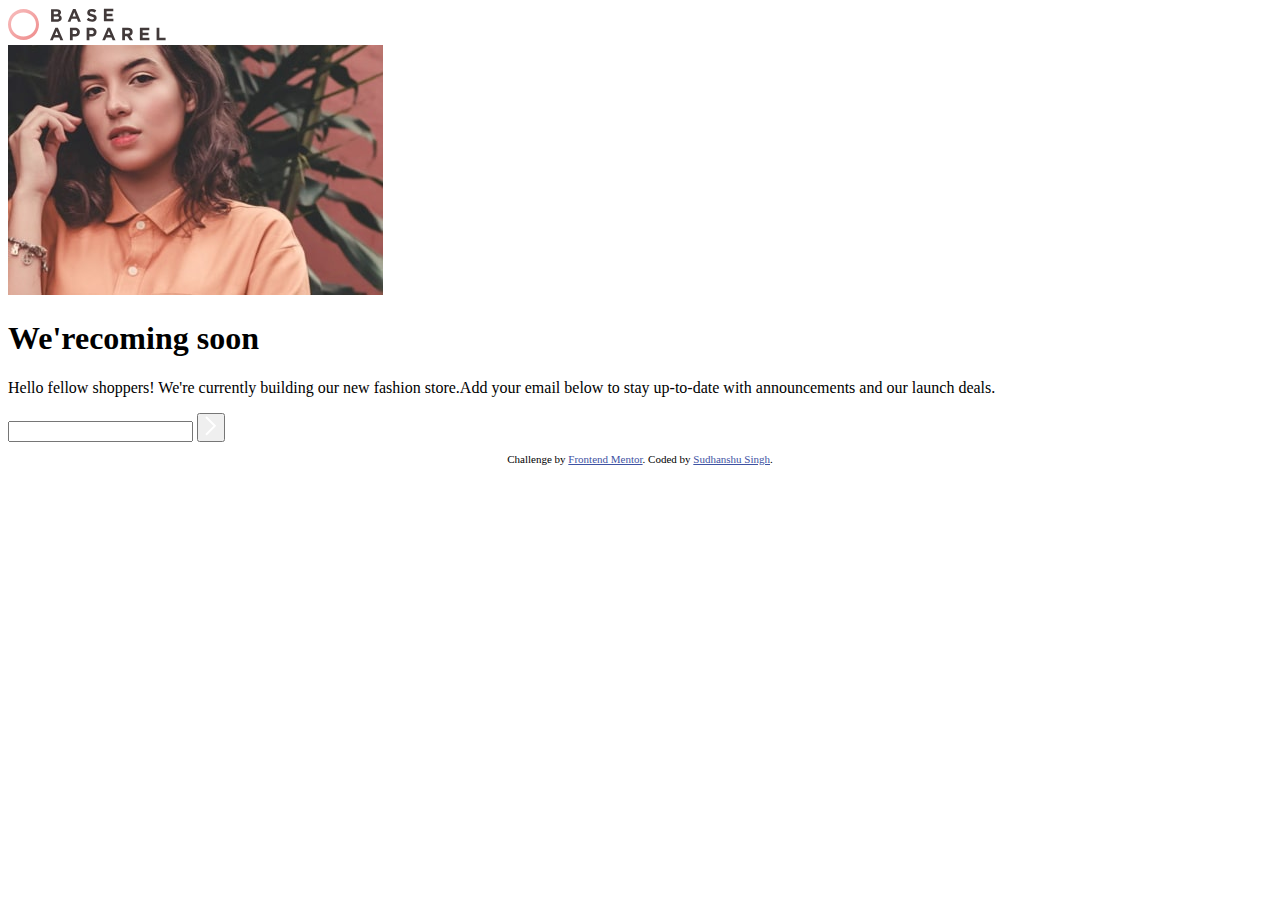
==== base-apparel-coming-soon-master/index.html @ f045a34a "initial setup - for base-apparel-base-apparel-coming-soon-master" ====
<!DOCTYPE html>
<html lang="en">
<head>
  <meta charset="UTF-8">
  <meta name="viewport" content="width=device-width, initial-scale=1.0"> <!-- displays site properly based on user's device -->
  <link rel="preconnect" href="https://fonts.gstatic.com">
  <link href="https://fonts.googleapis.com/css2?family=Josefin+Sans:wght@300;400;600&display=swap" rel="stylesheet">
  <link rel="stylesheet" href="styles.css">
  <link rel="icon" type="image/png" sizes="32x32" href="./images/favicon-32x32.png">
  <title>Frontend Mentor | Base Apparel coming soon page</title>

  <!-- Feel free to remove these styles or customise in your own stylesheet 👍 -->

</head>
<body>
  <header class="header">
    <nav class="nav">
      <div class="nav__logo">
        <img src="/base-apparel-coming-soon-master/images/logo.svg" alt="logo">
      </div>
      <div class="header__img">
        <img src="/base-apparel-coming-soon-master/images/hero-mobile.jpg" alt="hero_img">
      </div>
      <div class="header__content">
        <h1><span>We're</span><span>coming soon</span></h1>
        <p>
          Hello fellow shoppers! We're currently building our new fashion store.Add your email below to stay up-to-date with announcements and our launch deals.
        </p>
        <div class="header__content--input">
          <input type="text">
          <button><img src="../base-apparel-coming-soon-master/images/icon-arrow.svg" alt="submit"></button>
        </div>
      </div>
    </nav>
  </header>
  <!-- We're coming soon

  Hello fellow shoppers! We're currently building our new fashion store. 
  Add your email below to stay up-to-date with announcements and our launch deals.

  Email Address -->
  
  <footer>
    <p class="attribution">
      Challenge by <a href="https://www.frontendmentor.io?ref=challenge" target="_blank">Frontend Mentor</a>. 
      Coded by <a href="https://github.com/s2-sengar">Sudhanshu Singh</a>.
    </p>
  </footer>
</body>
</html>
---- base-apparel-coming-soon-master/styles.css ----
.attribution { font-size: 11px; text-align: center; }
.attribution a { color: hsl(228, 45%, 44%); }
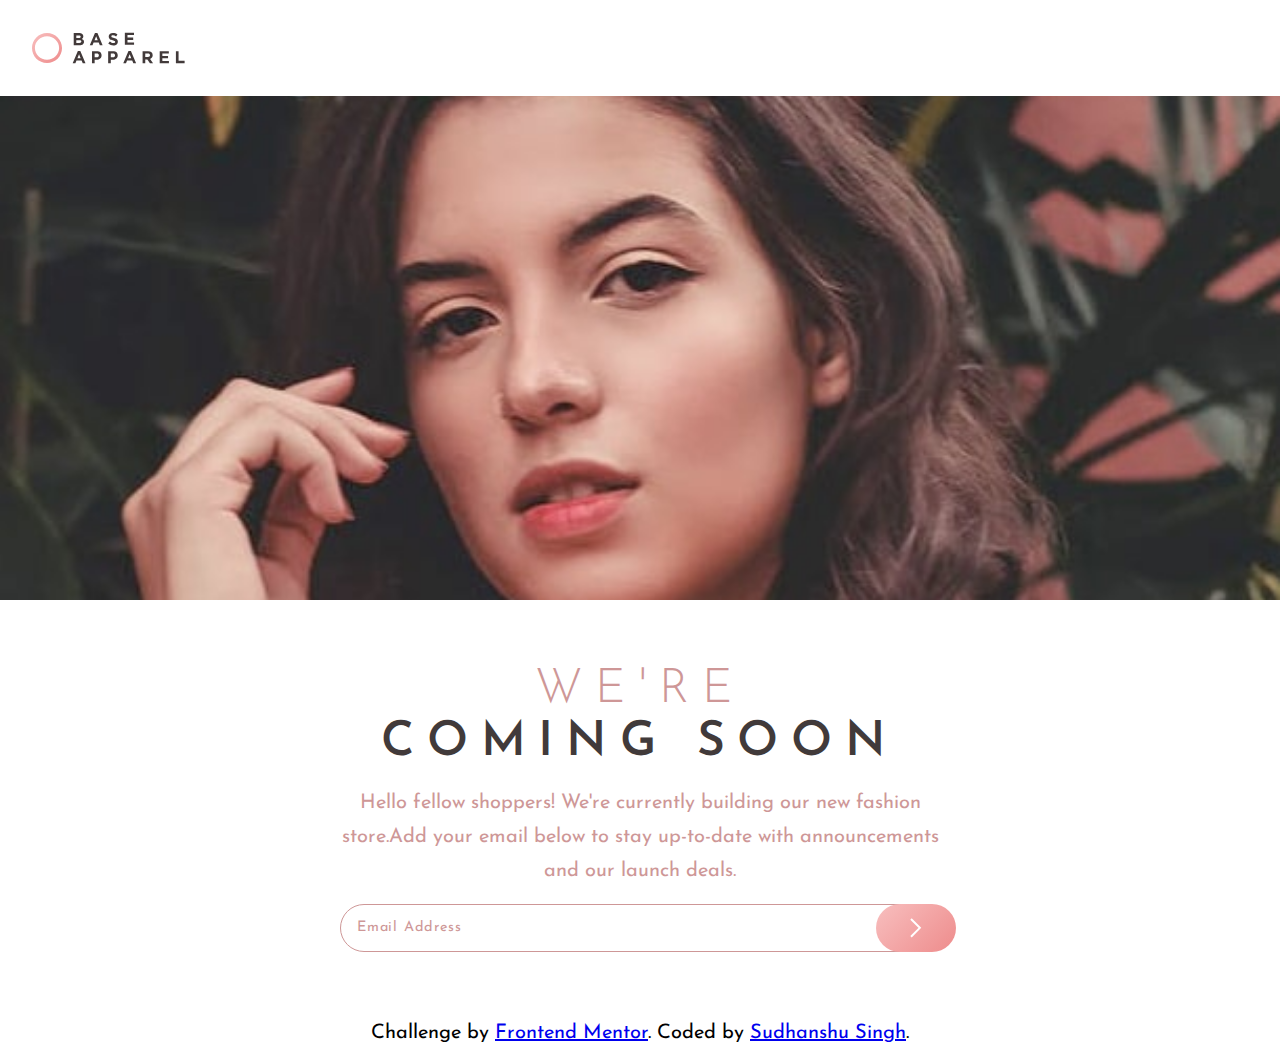
==== commit 6d5d4e2c: "desktop responsive-remaing" ====
--- a/base-apparel-coming-soon-master/index.html
+++ b/base-apparel-coming-soon-master/index.html
@@ -2,49 +2,50 @@
 <html lang="en">
 <head>
   <meta charset="UTF-8">
-  <meta name="viewport" content="width=device-width, initial-scale=1.0"> <!-- displays site properly based on user's device -->
+  <meta name="viewport" content="width=device-width, initial-scale=1.0">
   <link rel="preconnect" href="https://fonts.gstatic.com">
-  <link href="https://fonts.googleapis.com/css2?family=Josefin+Sans:wght@300;400;600&display=swap" rel="stylesheet">
+  <link href="https://fonts.googleapis.com/css2?family=Josefin+Sans:wght@200;300;400;600&display=swap" rel="stylesheet">
   <link rel="stylesheet" href="styles.css">
   <link rel="icon" type="image/png" sizes="32x32" href="./images/favicon-32x32.png">
   <title>Frontend Mentor | Base Apparel coming soon page</title>
-
-  <!-- Feel free to remove these styles or customise in your own stylesheet 👍 -->
-
 </head>
 <body>
   <header class="header">
+    <div class="header__img">
+      <!-- <img src="/base-apparel-coming-soon-master/images/hero-mobile.jpg" alt="hero_img"> -->
+    </div>
     <nav class="nav">
       <div class="nav__logo">
         <img src="/base-apparel-coming-soon-master/images/logo.svg" alt="logo">
       </div>
-      <div class="header__img">
-        <img src="/base-apparel-coming-soon-master/images/hero-mobile.jpg" alt="hero_img">
-      </div>
+    </nav>
+    <div class="header--main--contents">
       <div class="header__content">
-        <h1><span>We're</span><span>coming soon</span></h1>
-        <p>
-          Hello fellow shoppers! We're currently building our new fashion store.Add your email below to stay up-to-date with announcements and our launch deals.
-        </p>
-        <div class="header__content--input">
-          <input type="text">
-          <button><img src="../base-apparel-coming-soon-master/images/icon-arrow.svg" alt="submit"></button>
+        <h1><span class="text-primary">We're</span><span class="text-secondary">coming soon</span></h1>
+        <div class="sub-header">
+          <p>
+            Hello fellow shoppers! We're currently building our new fashion store.Add your email below to stay up-to-date with announcements and our launch deals.
+          </p>
+          <div class="header__content--input">
+            <input type="email" placeholder="Email Address" class="email" id="input">
+            <!-- <p class="placeholder">Email Address</p> -->
+            <a href="#input" class="button"><img src="../base-apparel-coming-soon-master/images/icon-arrow.svg" alt=""></a>
+            <div class="error-msg">
+              <p>
+                Please provide a valid email
+              </p>
+            </div>
+          </div>
         </div>
       </div>
-    </nav>
+    </div>
   </header>
-  <!-- We're coming soon
-
-  Hello fellow shoppers! We're currently building our new fashion store. 
-  Add your email below to stay up-to-date with announcements and our launch deals.
-
-  Email Address -->
-  
   <footer>
     <p class="attribution">
       Challenge by <a href="https://www.frontendmentor.io?ref=challenge" target="_blank">Frontend Mentor</a>. 
       Coded by <a href="https://github.com/s2-sengar">Sudhanshu Singh</a>.
     </p>
   </footer>
+  <script src="app.js"></script>
 </body>
 </html>--- a/base-apparel-coming-soon-master/styles.css
+++ b/base-apparel-coming-soon-master/styles.css
@@ -1,3 +1,189 @@
+*{
+    margin: 0;
+    padding: 0;
+    box-sizing: border-box;
+}
 
-.attribution { font-size: 11px; text-align: center; }
-.attribution a { color: hsl(228, 45%, 44%); }
+body{
+    font-family: 'Josefin Sans', sans-serif;
+    font-size: 14px;
+    line-height: 1.7;
+    position: relative;
+}
+/* Header Section */
+nav{
+    position: absolute;
+    top: 0;
+    width: 100%;
+}
+.nav__logo{
+    width: 100%;
+    background: rgb(255, 255, 255);
+    height: 6rem;
+    /* position: relative; */
+}
+.nav__logo img{
+    height: 2rem;
+    /* position: absolute; */
+    margin-top: 2rem;
+    margin-left:2rem;
+}
+.header__img{
+    /* position: absolute; */
+    top: 6rem;
+    width: 100%;
+    height: 80vw;
+    max-height: 600px;
+    background: url("../base-apparel-coming-soon-master/images/hero-mobile.jpg");
+    background-size: cover;
+    background-position:bottom;
+
+}
+.clearfix{zoom: 1;}
+.clearfix::after{
+    content: '.';
+    clear: both;
+    display: block;
+    height: 0;
+    visibility: hidden;
+}
+/* Header Content */
+.header--main--contents{
+    display: flex;
+    justify-content: center;
+    /* align-items: center; */
+}
+.header__content{
+    /* position: absolute; */
+    /* display: flex; */
+    padding-top: 4rem;
+    padding-bottom: 4rem;
+    width: 80vw;
+    max-width: 600px;
+    /* left: 50%;
+    transform: translateX(-50%);
+    max-width: 500px; */
+}
+
+.header__content h1{
+    text-transform:uppercase;
+    text-align: center;
+    letter-spacing:.8rem;
+}
+.text-primary{
+    display: block;
+    font-size: 3rem; 
+    font-weight: 300;
+    color:hsl(0, 36%, 70%); 
+    line-height: 1.1;
+}
+.text-secondary{
+    display: block;
+    font-size: 3rem;
+    font-weight: 600;
+    line-height: 1.1;
+    color: hsl(0, 6%, 24%);
+}
+
+.header__content p{
+    text-align: center;
+    color: hsl(0, 36%, 70%);
+    margin-bottom: 1rem;
+}
+
+/* header--input Section */
+.error-msg{
+    display: none;
+}
+.header__content--input{
+    position: relative;
+}
+.header__content--input input{
+    height: 3rem;
+    width: 100%;
+    font-family: 'Josefin Sans', sans-serif;
+    border: 1px solid hsl(0, 36%, 70%);
+    padding: 1rem;
+    color: hsl(0, 93%, 68%);
+    border-radius: 2rem;
+    outline: none;
+}
+.header__content--input input:focus{
+    border: 1px solid hsl(0, 93%, 68%);
+}
+.header__content--input input::placeholder{
+    color: hsl(0,36%,70%);
+    font-family: 'Josefin Sans', sans-serif;
+    font-size: .9rem;
+    font-weight: 400;
+    letter-spacing: 0.05rem;
+    line-height: 1.7;
+}
+
+.button{
+    display: flex;
+    justify-content: center;
+    align-items: center;
+    background:linear-gradient(135deg, hsl(0, 80%, 86%), hsl(0, 74%, 74%));
+    width: 5rem;
+    height: 3rem;
+    border-radius: 2rem;
+    z-index: 1;
+    position: absolute;
+    right: -1rem;
+    top: 0;
+}
+.button a img{
+    margin: 0%;
+    padding: 0;
+}
+footer{
+    width: 100%;
+    display: flex;
+    justify-content: center;
+}
+
+
+/* -----responsive------- */
+@media only screen and (min-width:450px){
+    body{
+        font-size:16px;
+    }
+}
+@media only screen and (min-width:500px){
+    body{
+        font-size: 20px;
+    }
+    .header__img{
+        background: url("../base-apparel-coming-soon-master/images/hero-desktop.jpg");
+        background-size: cover;
+    }
+}
+@media only screen and (min-width:700px){
+    .header__content h1{
+        margin-bottom: 1rem;
+    }
+    .sub-header p{
+        margin-bottom: 1rem;
+    }
+}
+/* - Mobile: 375px
+- Desktop: 1440px */
+
+/* 
+## Colors
+
+### Primary
+
+- Desaturated Red: hsl(0, 36%, 70%)
+- Soft Red: hsl(0, 93%, 68%)
+
+### Neutral
+
+- Dark Grayish Red: hsl(0, 6%, 24%)
+
+### Gradients
+
+- Linear, 135deg, from hsl(0, 0%, 100%), to hsl(0, 100%, 98%)
+- Linear, 135deg, from hsl(0, 80%, 86%), to hsl(0, 74%, 74%)
+ */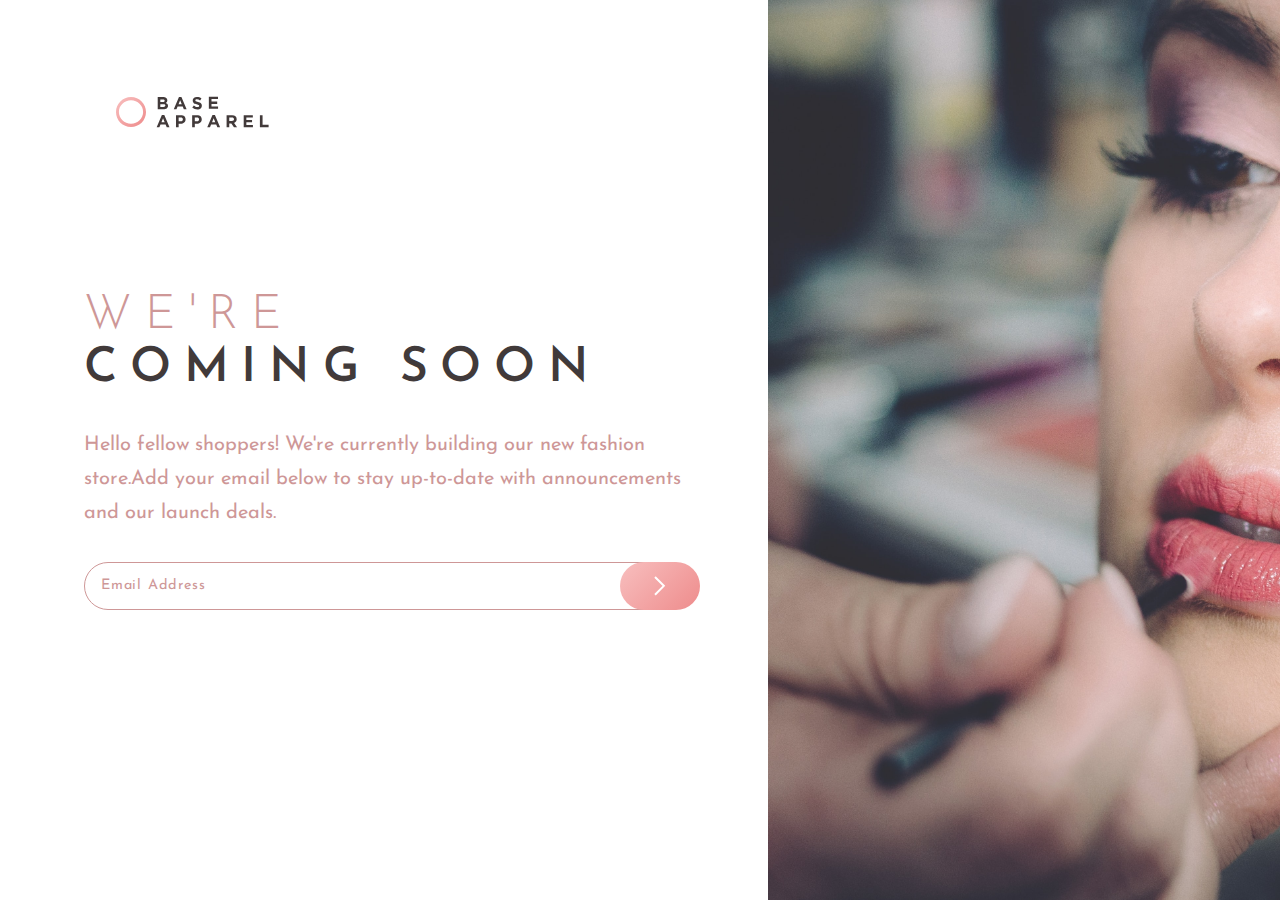
==== commit 5f9c598b: "doneExceptInputValidation" ====
--- a/base-apparel-coming-soon-master/index.html
+++ b/base-apparel-coming-soon-master/index.html
@@ -11,16 +11,19 @@
 </head>
 <body>
   <header class="header">
+    <div class="nav__logo">
+      <img src="/base-apparel-coming-soon-master/images/logo.svg" alt="logo">
+    </div>
     <div class="header__img">
       <!-- <img src="/base-apparel-coming-soon-master/images/hero-mobile.jpg" alt="hero_img"> -->
     </div>
-    <nav class="nav">
-      <div class="nav__logo">
-        <img src="/base-apparel-coming-soon-master/images/logo.svg" alt="logo">
-      </div>
-    </nav>
-    <div class="header--main--contents">
+    <div class="header--main--contents row">
       <div class="header__content">
+        <nav class="nav">
+          <div class="nav__logo__desktop row">
+            <img src="/base-apparel-coming-soon-master/images/logo.svg" alt="logo">
+          </div>
+        </nav>
         <h1><span class="text-primary">We're</span><span class="text-secondary">coming soon</span></h1>
         <div class="sub-header">
           <p>
@@ -40,12 +43,12 @@
       </div>
     </div>
   </header>
-  <footer>
+  <!-- <footer>
     <p class="attribution">
       Challenge by <a href="https://www.frontendmentor.io?ref=challenge" target="_blank">Frontend Mentor</a>. 
       Coded by <a href="https://github.com/s2-sengar">Sudhanshu Singh</a>.
     </p>
-  </footer>
+  </footer> -->
   <script src="app.js"></script>
 </body>
 </html>--- a/base-apparel-coming-soon-master/styles.css
+++ b/base-apparel-coming-soon-master/styles.css
@@ -11,10 +11,9 @@
     position: relative;
 }
 /* Header Section */
-nav{
-    position: absolute;
-    top: 0;
-    width: 100%;
+
+.nav__logo__desktop{
+    display: none;
 }
 .nav__logo{
     width: 100%;
@@ -34,9 +33,9 @@
     width: 100%;
     height: 80vw;
     max-height: 600px;
-    background: url("../base-apparel-coming-soon-master/images/hero-mobile.jpg");
+    background:url("../base-apparel-coming-soon-master/images/hero-mobile.jpg");
     background-size: cover;
-    background-position:bottom;
+    position:bottom;
 
 }
 .clearfix{zoom: 1;}
@@ -159,12 +158,91 @@
         background-size: cover;
     }
 }
-@media only screen and (min-width:700px){
+
+@media only screen and (min-width:800){
+    body{
+        font-size: 20px;
+    }
+    h1{
+        /* margin-bottom: 1rem; */
+        margin-bottom: 4rem;
+    }
+    .sub-header p{
+        margin-bottom: 4rem;
+    }
+}
+
+@media only screen and (min-width:1100px){
+    .row{
+        max-width: 900px;
+    }
+    header{
+        position: relative;
+    }
+    .header__content{
+        padding: 0;
+    }
+    .header__img{
+        display: flex !important;
+        width: 40% !important;
+        order: 2;
+        height: 100vh;
+        max-height: 100vh;
+        float: right;
+        padding: 0;
+        margin: 0;
+    }
+    .header--main--contents{
+        padding: 0;
+        margin: 0;
+        display: flex !important;
+        width: 60% !important;
+        height: 100vh;
+        order: 1;
+        float: left;
+        justify-content: center;
+        align-items: center;
+    }
+    .nav__logo{
+        display: none;
+    }
+    .nav__logo__desktop{
+        display: block;
+        width: 100%;
+        background: rgb(255, 255, 255);
+        height: 6rem;
+        /* position: relative; */
+    }
+    .nav__logo__desktop img{
+        height: 2rem;
+        /* position: absolute; */
+        margin-top: 2rem;
+        margin-left:2rem;
+    }
     .header__content h1{
-        margin-bottom: 1rem;
+        /* margin-bottom: 1rem; */
+        margin-bottom: 2rem;
     }
     .sub-header p{
-        margin-bottom: 1rem;
+        margin-bottom: 2rem;
+    }
+    .nav{
+        position: absolute;
+        top: 4rem;
+        /* margin: 0;
+        padding: 0;
+        /* display: block;
+        position: absolute;
+        top:4rem;
+
+        /* justify-content: left; */
+    }
+    .header__content h1{
+        text-transform:uppercase;
+        text-align: left;
+    }
+    .header__content p{
+        text-align: left;
     }
 }
 /* - Mobile: 375px
